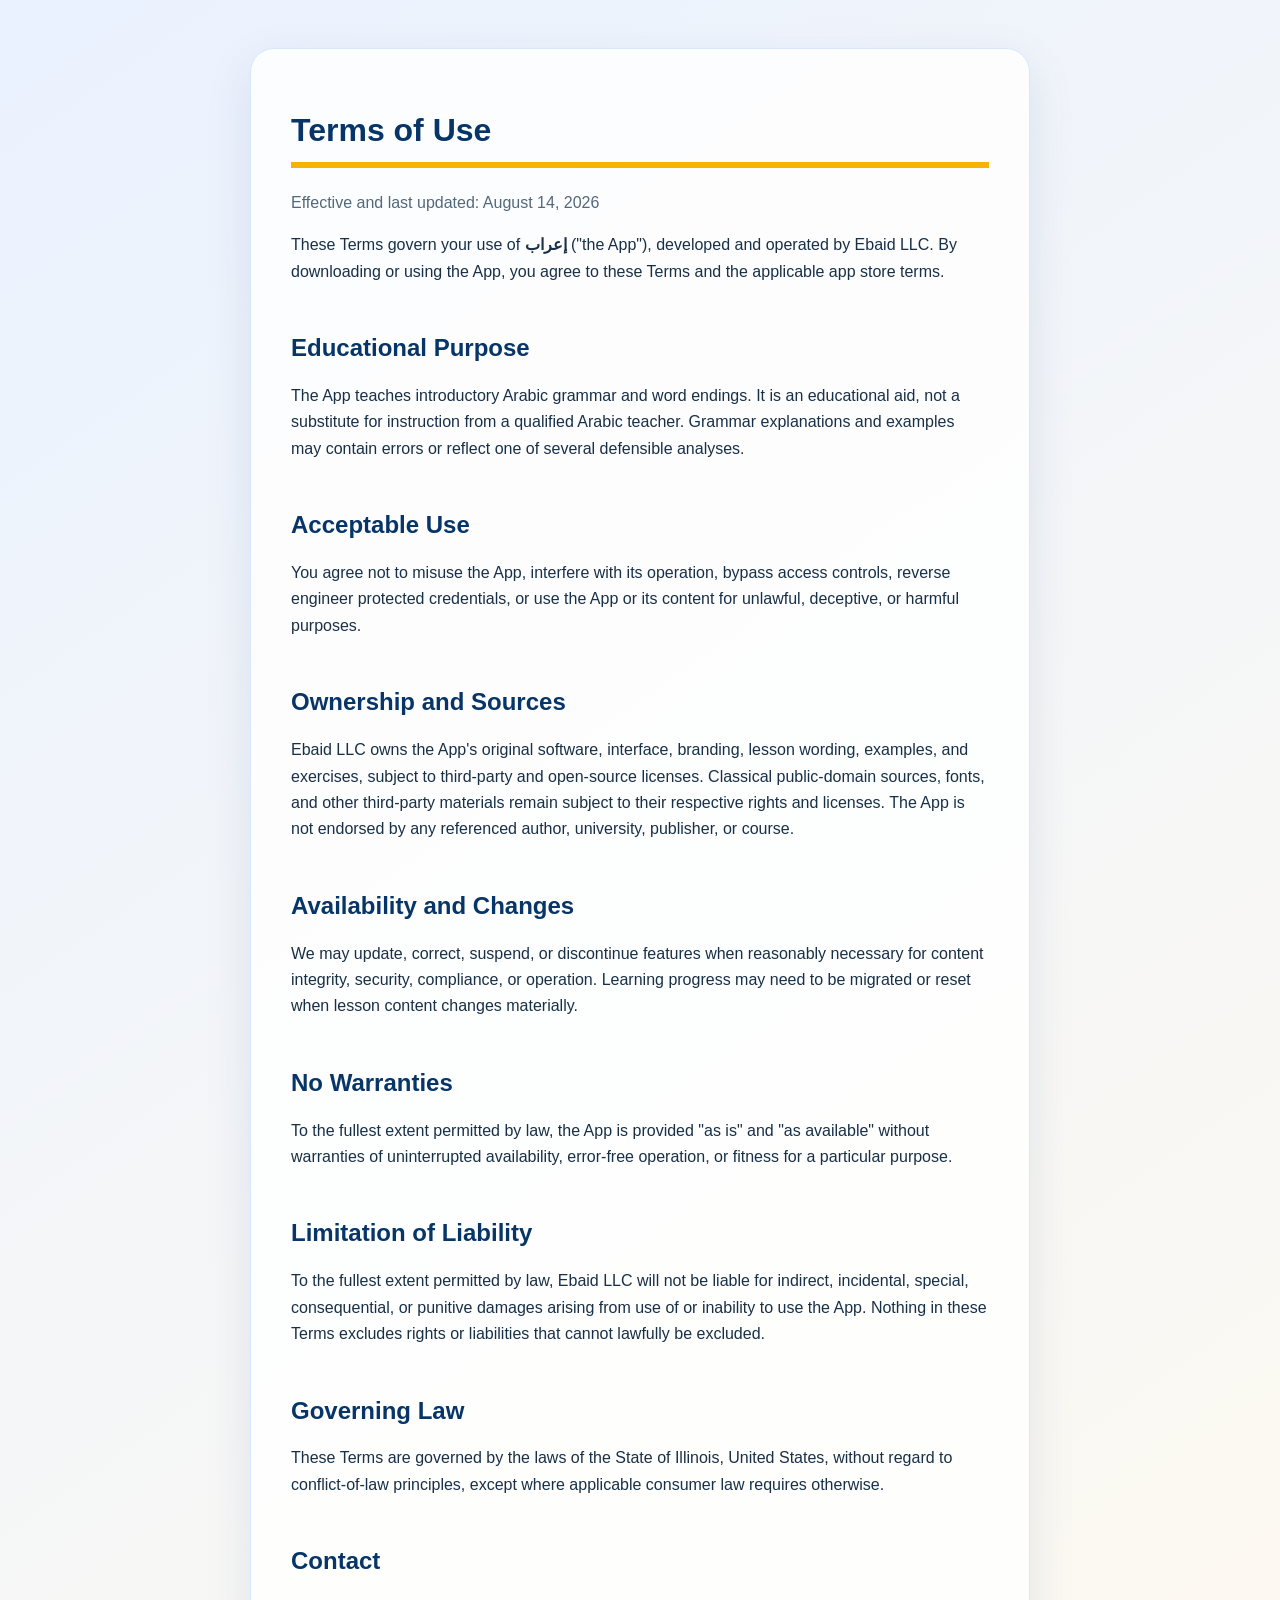
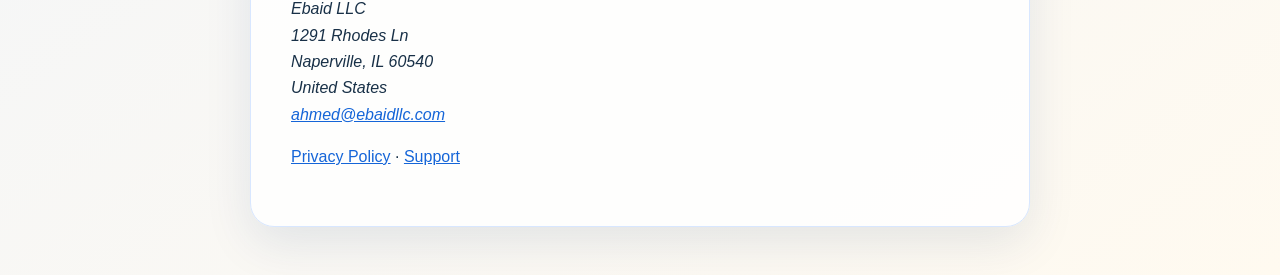
==== docs/terms-of-use.html @ 74d2d189 "Prepare TestFlight beta foundation Co-authored-by: Copilot App <223556219+Copilot@users.noreply.gith" ====
<!DOCTYPE html>
<html lang="en">
<head>
  <meta charset="UTF-8">
  <meta name="viewport" content="width=device-width, initial-scale=1">
  <title>إعراب — Terms of Use</title>
  <link rel="stylesheet" href="styles.css">
</head>
<body>
  <main>
    <h1>Terms of Use</h1>
    <p class="date">Effective and last updated: August 14, 2026</p>
    <p>These Terms govern your use of <strong>إعراب</strong> ("the App"), developed and operated by Ebaid LLC. By downloading or using the App, you agree to these Terms and the applicable app store terms.</p>

    <h2>Educational Purpose</h2>
    <p>The App teaches introductory Arabic grammar and word endings. It is an educational aid, not a substitute for instruction from a qualified Arabic teacher. Grammar explanations and examples may contain errors or reflect one of several defensible analyses.</p>

    <h2>Acceptable Use</h2>
    <p>You agree not to misuse the App, interfere with its operation, bypass access controls, reverse engineer protected credentials, or use the App or its content for unlawful, deceptive, or harmful purposes.</p>

    <h2>Ownership and Sources</h2>
    <p>Ebaid LLC owns the App's original software, interface, branding, lesson wording, examples, and exercises, subject to third-party and open-source licenses. Classical public-domain sources, fonts, and other third-party materials remain subject to their respective rights and licenses. The App is not endorsed by any referenced author, university, publisher, or course.</p>

    <h2>Availability and Changes</h2>
    <p>We may update, correct, suspend, or discontinue features when reasonably necessary for content integrity, security, compliance, or operation. Learning progress may need to be migrated or reset when lesson content changes materially.</p>

    <h2>No Warranties</h2>
    <p>To the fullest extent permitted by law, the App is provided "as is" and "as available" without warranties of uninterrupted availability, error-free operation, or fitness for a particular purpose.</p>

    <h2>Limitation of Liability</h2>
    <p>To the fullest extent permitted by law, Ebaid LLC will not be liable for indirect, incidental, special, consequential, or punitive damages arising from use of or inability to use the App. Nothing in these Terms excludes rights or liabilities that cannot lawfully be excluded.</p>

    <h2>Governing Law</h2>
    <p>These Terms are governed by the laws of the State of Illinois, United States, without regard to conflict-of-law principles, except where applicable consumer law requires otherwise.</p>

    <h2>Contact</h2>
    <address>
      Ebaid LLC<br>
      1291 Rhodes Ln<br>
      Naperville, IL 60540<br>
      United States<br>
      <a href="mailto:ahmed@ebaidllc.com">ahmed@ebaidllc.com</a>
    </address>
    <p><a href="privacy-policy.html">Privacy Policy</a> · <a href="support.html">Support</a></p>
  </main>
</body>
</html>
---- docs/styles.css ----
:root {
  color-scheme: light dark;
  --blue: #1565d8;
  --deep-blue: #073568;
  --coral: #e85d4a;
  --sunshine: #f4b400;
  --paper: #fffaf0;
  --ink: #183047;
}

* { box-sizing: border-box; }

body {
  background: linear-gradient(145deg, #eaf2ff, var(--paper));
  color: var(--ink);
  font-family: -apple-system, BlinkMacSystemFont, "Segoe UI", sans-serif;
  line-height: 1.65;
  margin: 0;
  min-height: 100vh;
}

main {
  background: rgba(255, 255, 255, 0.86);
  border: 1px solid #d8e7ff;
  border-radius: 24px;
  box-shadow: 0 16px 48px rgba(7, 53, 104, 0.10);
  margin: 48px auto;
  max-width: 780px;
  padding: 40px;
}

h1, h2 { color: var(--deep-blue); line-height: 1.25; }
h1 { border-bottom: 6px solid var(--sunshine); padding-bottom: 12px; }
h2 { margin-top: 2em; }
a { color: var(--blue); }
.date, .muted { color: #53687a; }
.arabic { direction: rtl; font-family: "Geeza Pro", "Noto Naskh Arabic", serif; }
.links { display: grid; gap: 12px; margin-top: 2em; }
.links a {
  background: #d8e7ff;
  border-radius: 14px;
  color: var(--deep-blue);
  font-weight: 700;
  padding: 14px 18px;
  text-decoration: none;
}
.links a:nth-child(2) { background: #fff0b8; }
.links a:nth-child(3) { background: #ffdad3; }

@media (prefers-color-scheme: dark) {
  body { background: linear-gradient(145deg, #071a31, #201811); color: #edf4ff; }
  main { background: rgba(12, 34, 58, 0.94); border-color: #315984; }
  h1, h2 { color: #d6e4ff; }
  a { color: #9fc4ff; }
  .date, .muted { color: #bdcad8; }
  .links a { color: #073568; }
}

@media (max-width: 600px) {
  main { border-radius: 0; margin: 0; min-height: 100vh; padding: 28px 20px; }
}
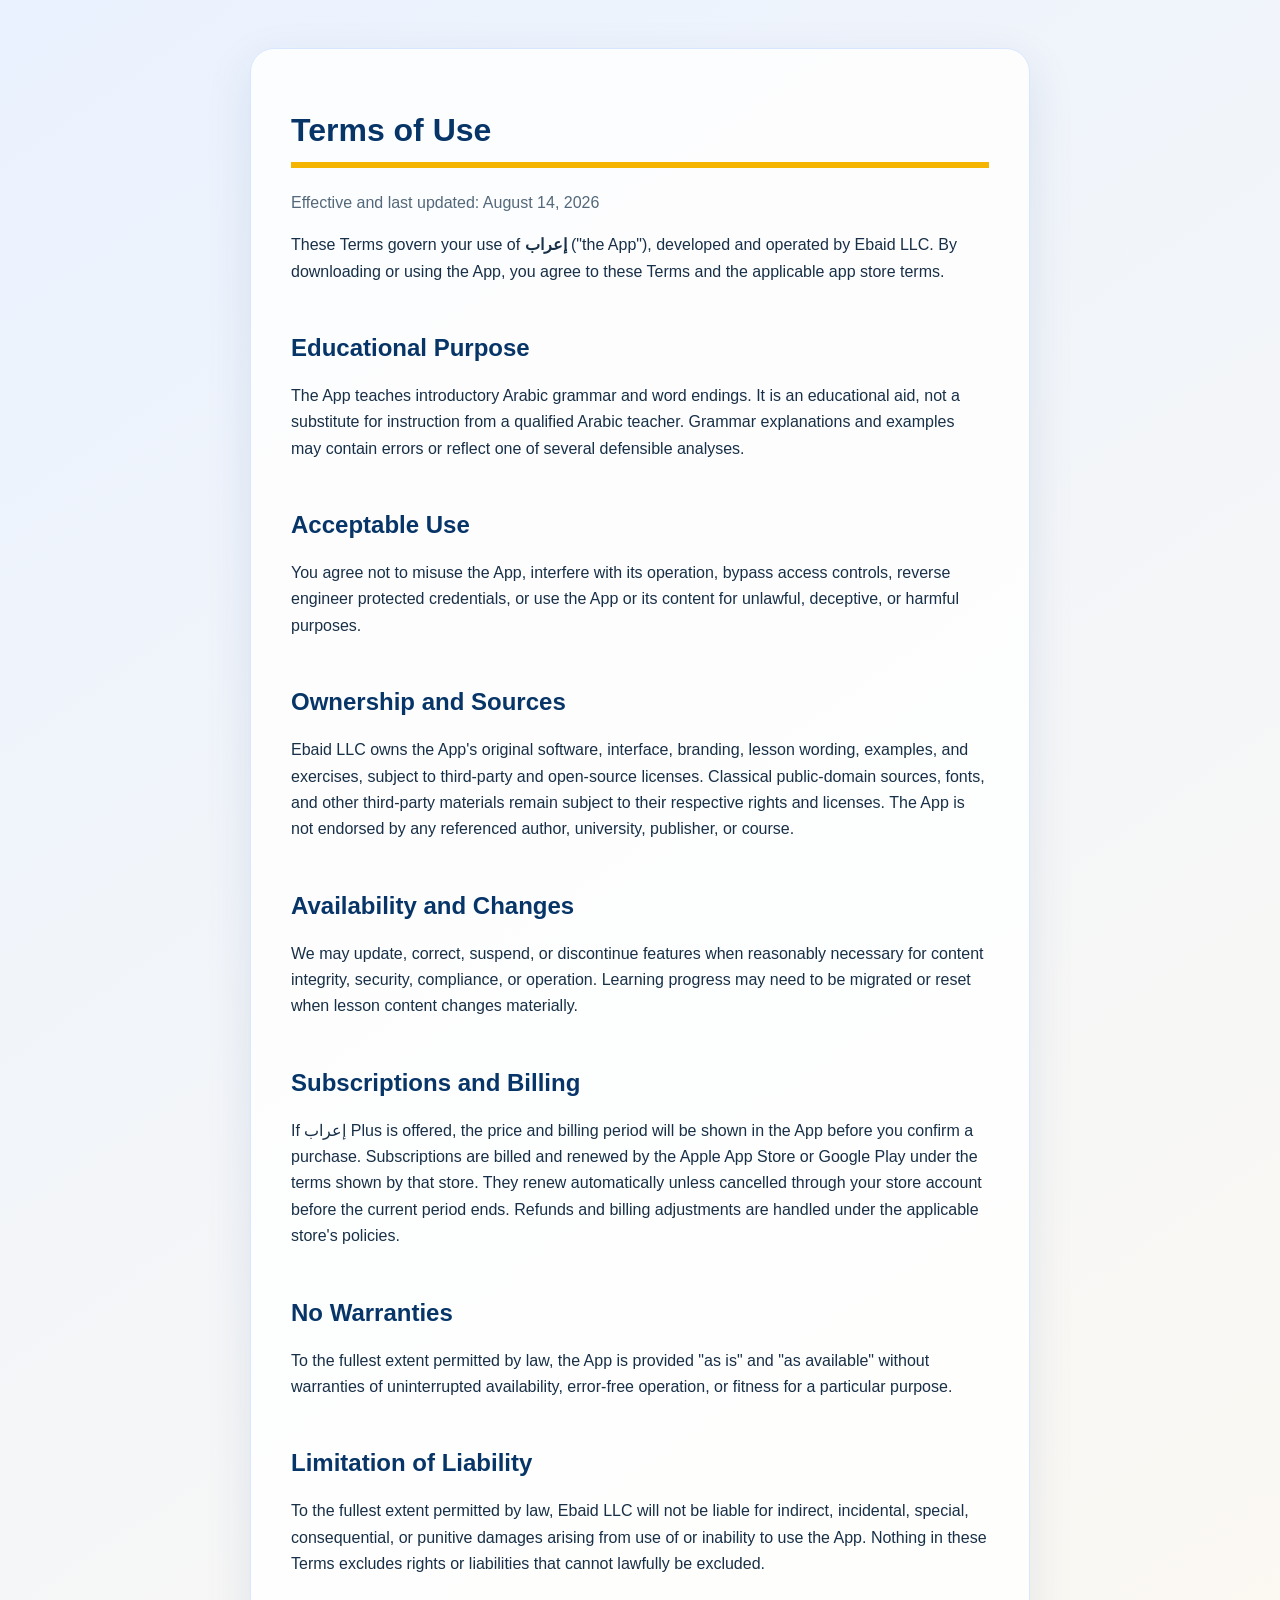
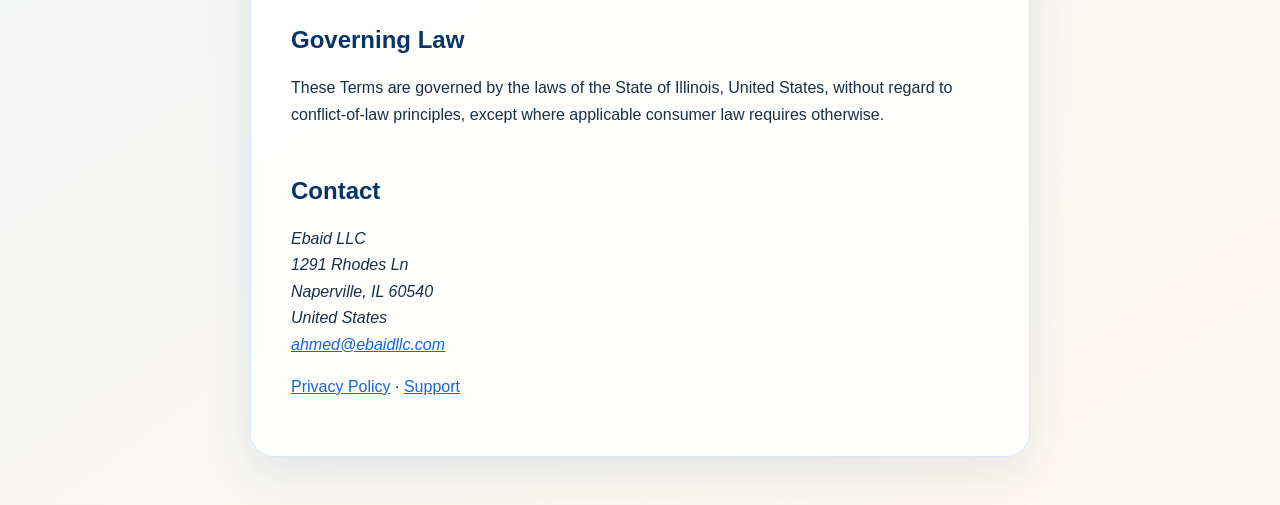
==== commit ff14ffe7: "Add Plus subscriptions and prepare iOS sandbox testing Keep Level 1 free, load monthly and annual Re" ====
--- a/docs/terms-of-use.html
+++ b/docs/terms-of-use.html
@@ -24,6 +24,9 @@
     <h2>Availability and Changes</h2>
     <p>We may update, correct, suspend, or discontinue features when reasonably necessary for content integrity, security, compliance, or operation. Learning progress may need to be migrated or reset when lesson content changes materially.</p>
 
+    <h2>Subscriptions and Billing</h2>
+    <p>If إعراب Plus is offered, the price and billing period will be shown in the App before you confirm a purchase. Subscriptions are billed and renewed by the Apple App Store or Google Play under the terms shown by that store. They renew automatically unless cancelled through your store account before the current period ends. Refunds and billing adjustments are handled under the applicable store's policies.</p>
+
     <h2>No Warranties</h2>
     <p>To the fullest extent permitted by law, the App is provided "as is" and "as available" without warranties of uninterrupted availability, error-free operation, or fitness for a particular purpose.</p>
 
